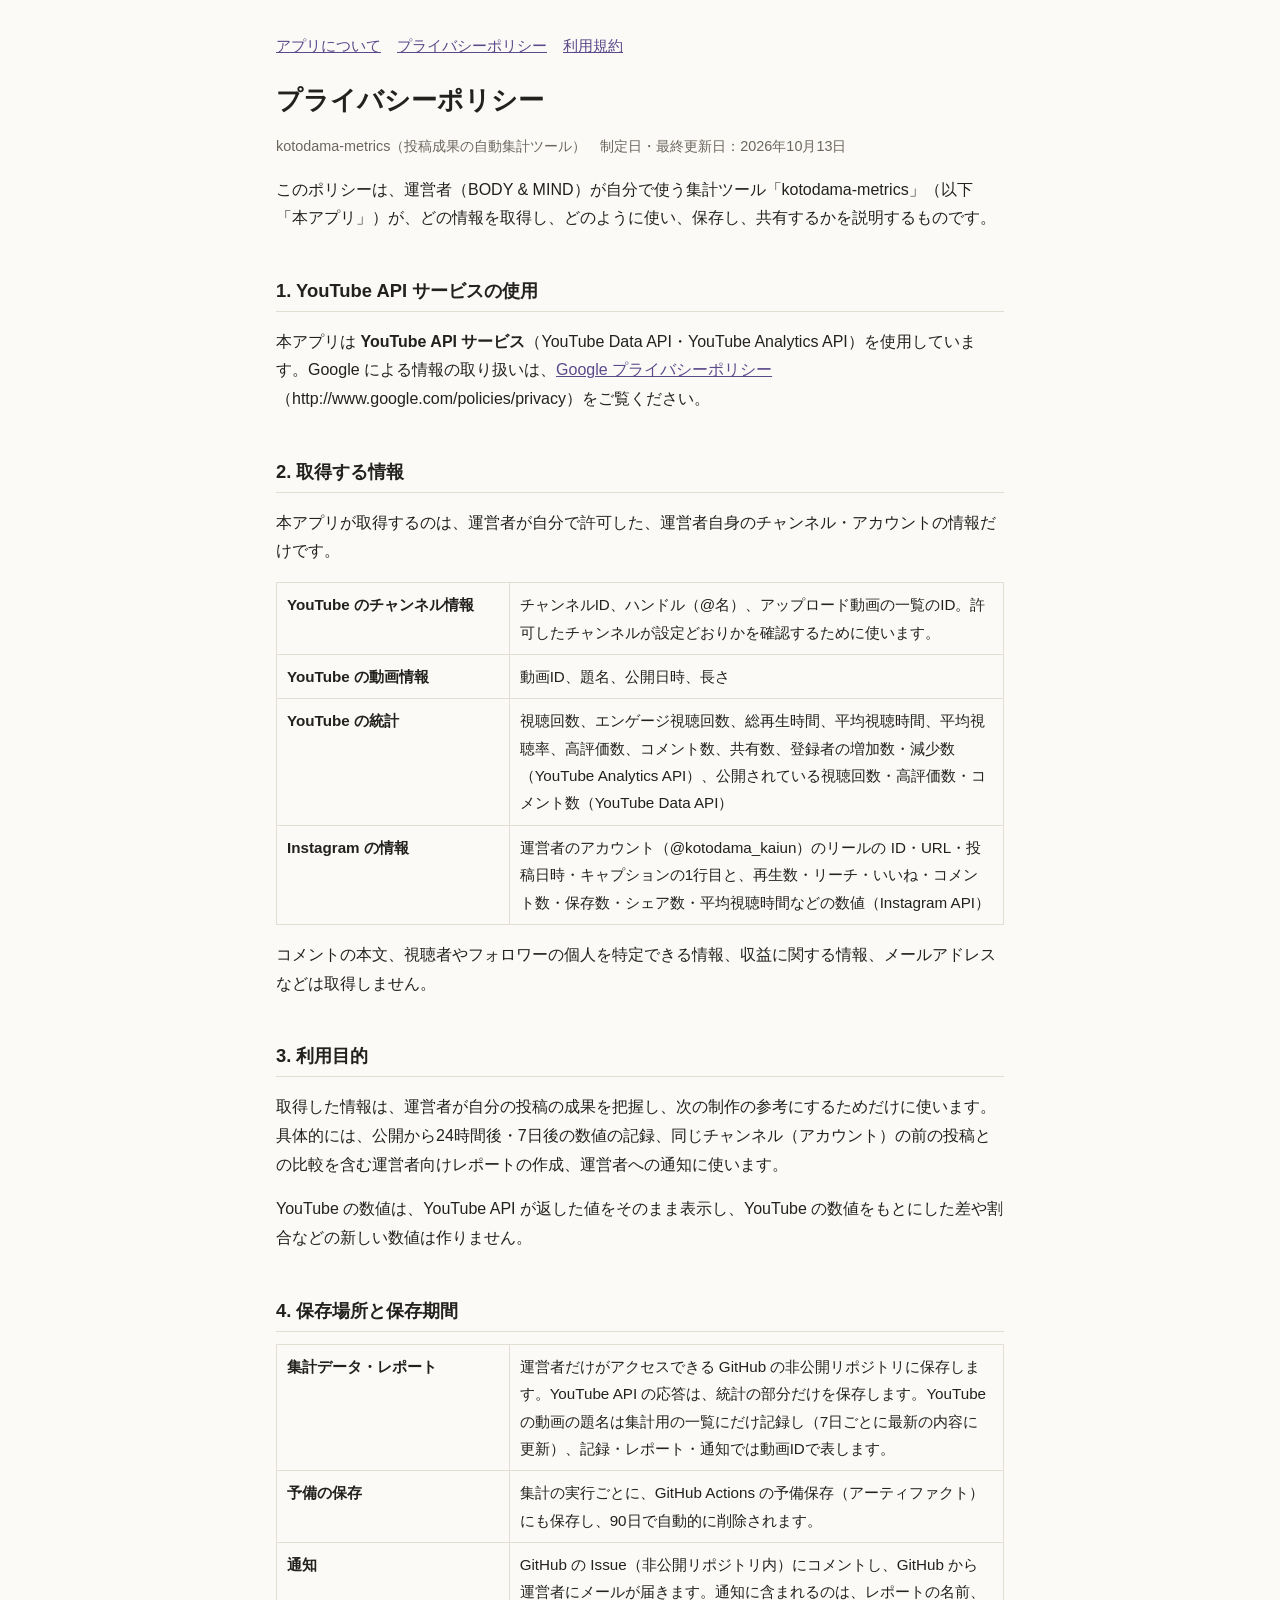
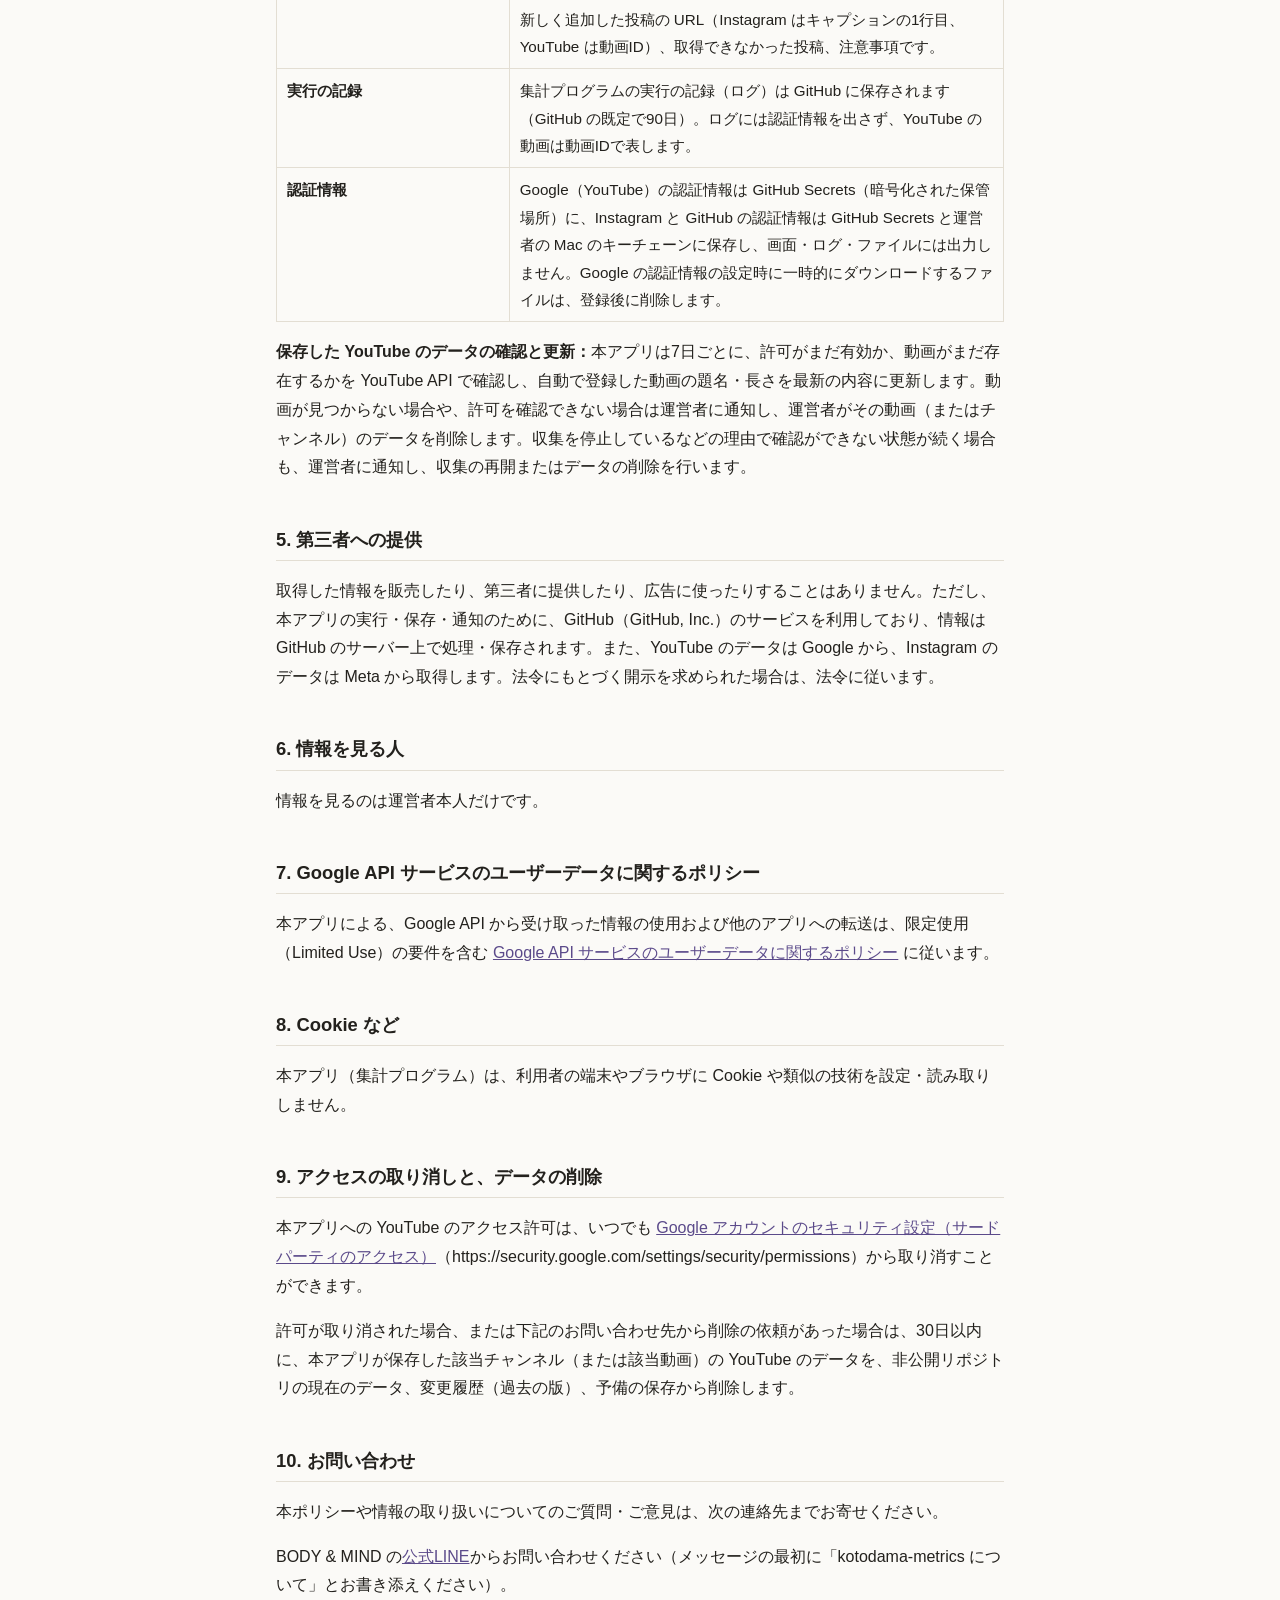
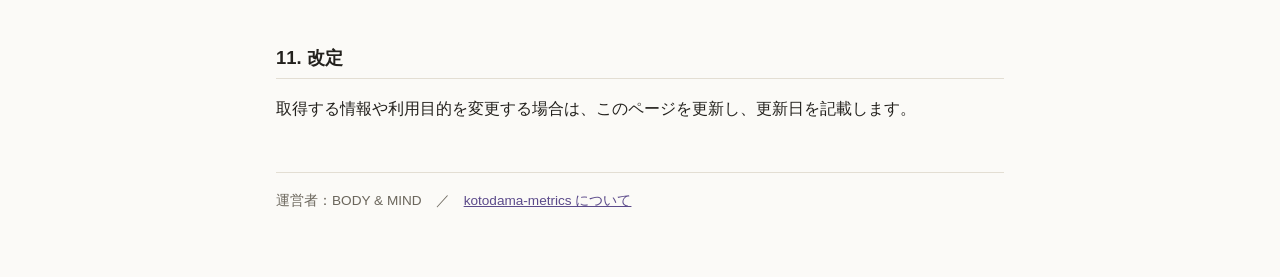
==== privacy.html @ f346bd1c "kotodama-metrics の公開ページ（説明・プライバシーポリシー・利用規約） Co-Authored-By: Claude Opus 5.5 <noreply@anthropic.com>" ====
<!doctype html>
<html lang="ja">
<head>
<meta charset="utf-8">
<meta name="viewport" content="width=device-width, initial-scale=1">
<title>プライバシーポリシー｜kotodama-metrics</title>
<meta name="robots" content="noindex">
<link rel="stylesheet" href="style.css">
</head>
<body>
<main>
<nav><a href="index.html">アプリについて</a><a href="privacy.html">プライバシーポリシー</a><a href="terms.html">利用規約</a></nav>

<h1>プライバシーポリシー</h1>
<p class="meta">kotodama-metrics（投稿成果の自動集計ツール）　制定日・最終更新日：2026年10月13日</p>

<p>このポリシーは、運営者（BODY &amp; MIND）が自分で使う集計ツール「kotodama-metrics」（以下「本アプリ」）が、どの情報を取得し、どのように使い、保存し、共有するかを説明するものです。</p>

<h2>1. YouTube API サービスの使用</h2>
<p>本アプリは <strong>YouTube API サービス</strong>（YouTube Data API・YouTube Analytics API）を使用しています。Google による情報の取り扱いは、<a href="https://policies.google.com/privacy" rel="noopener">Google プライバシーポリシー</a>（http://www.google.com/policies/privacy）をご覧ください。</p>

<h2>2. 取得する情報</h2>
<p>本アプリが取得するのは、運営者が自分で許可した、運営者自身のチャンネル・アカウントの情報だけです。</p>
<table>
<tr><th>YouTube のチャンネル情報</th><td>チャンネルID、ハンドル（@名）、アップロード動画の一覧のID。許可したチャンネルが設定どおりかを確認するために使います。</td></tr>
<tr><th>YouTube の動画情報</th><td>動画ID、題名、公開日時、長さ</td></tr>
<tr><th>YouTube の統計</th><td>視聴回数、エンゲージ視聴回数、総再生時間、平均視聴時間、平均視聴率、高評価数、コメント数、共有数、登録者の増加数・減少数（YouTube Analytics API）、公開されている視聴回数・高評価数・コメント数（YouTube Data API）</td></tr>
<tr><th>Instagram の情報</th><td>運営者のアカウント（@kotodama_kaiun）のリールの ID・URL・投稿日時・キャプションの1行目と、再生数・リーチ・いいね・コメント数・保存数・シェア数・平均視聴時間などの数値（Instagram API）</td></tr>
</table>
<p>コメントの本文、視聴者やフォロワーの個人を特定できる情報、収益に関する情報、メールアドレスなどは取得しません。</p>

<h2>3. 利用目的</h2>
<p>取得した情報は、運営者が自分の投稿の成果を把握し、次の制作の参考にするためだけに使います。具体的には、公開から24時間後・7日後の数値の記録、同じチャンネル（アカウント）の前の投稿との比較を含む運営者向けレポートの作成、運営者への通知に使います。</p>
<p>YouTube の数値は、YouTube API が返した値をそのまま表示し、YouTube の数値をもとにした差や割合などの新しい数値は作りません。</p>

<h2>4. 保存場所と保存期間</h2>
<table>
<tr><th>集計データ・レポート</th><td>運営者だけがアクセスできる GitHub の非公開リポジトリに保存します。YouTube API の応答は、統計の部分だけを保存します。YouTube の動画の題名は集計用の一覧にだけ記録し（7日ごとに最新の内容に更新）、記録・レポート・通知では動画IDで表します。</td></tr>
<tr><th>予備の保存</th><td>集計の実行ごとに、GitHub Actions の予備保存（アーティファクト）にも保存し、90日で自動的に削除されます。</td></tr>
<tr><th>通知</th><td>GitHub の Issue（非公開リポジトリ内）にコメントし、GitHub から運営者にメールが届きます。通知に含まれるのは、レポートの名前、新しく追加した投稿の URL（Instagram はキャプションの1行目、YouTube は動画ID）、取得できなかった投稿、注意事項です。</td></tr>
<tr><th>実行の記録</th><td>集計プログラムの実行の記録（ログ）は GitHub に保存されます（GitHub の既定で90日）。ログには認証情報を出さず、YouTube の動画は動画IDで表します。</td></tr>
<tr><th>認証情報</th><td>Google（YouTube）の認証情報は GitHub Secrets（暗号化された保管場所）に、Instagram と GitHub の認証情報は GitHub Secrets と運営者の Mac のキーチェーンに保存し、画面・ログ・ファイルには出力しません。Google の認証情報の設定時に一時的にダウンロードするファイルは、登録後に削除します。</td></tr>
</table>
<p><strong>保存した YouTube のデータの確認と更新：</strong>本アプリは7日ごとに、許可がまだ有効か、動画がまだ存在するかを YouTube API で確認し、自動で登録した動画の題名・長さを最新の内容に更新します。動画が見つからない場合や、許可を確認できない場合は運営者に通知し、運営者がその動画（またはチャンネル）のデータを削除します。収集を停止しているなどの理由で確認ができない状態が続く場合も、運営者に通知し、収集の再開またはデータの削除を行います。</p>

<h2>5. 第三者への提供</h2>
<p>取得した情報を販売したり、第三者に提供したり、広告に使ったりすることはありません。ただし、本アプリの実行・保存・通知のために、GitHub（GitHub, Inc.）のサービスを利用しており、情報は GitHub のサーバー上で処理・保存されます。また、YouTube のデータは Google から、Instagram のデータは Meta から取得します。法令にもとづく開示を求められた場合は、法令に従います。</p>

<h2>6. 情報を見る人</h2>
<p>情報を見るのは運営者本人だけです。</p>

<h2>7. Google API サービスのユーザーデータに関するポリシー</h2>
<p>本アプリによる、Google API から受け取った情報の使用および他のアプリへの転送は、限定使用（Limited Use）の要件を含む <a href="https://developers.google.com/terms/api-services-user-data-policy" rel="noopener">Google API サービスのユーザーデータに関するポリシー</a> に従います。</p>

<h2>8. Cookie など</h2>
<p>本アプリ（集計プログラム）は、利用者の端末やブラウザに Cookie や類似の技術を設定・読み取りしません。</p>

<h2>9. アクセスの取り消しと、データの削除</h2>
<p>本アプリへの YouTube のアクセス許可は、いつでも <a href="https://myaccount.google.com/connections" rel="noopener">Google アカウントのセキュリティ設定（サードパーティのアクセス）</a>（https://security.google.com/settings/security/permissions）から取り消すことができます。</p>
<p>許可が取り消された場合、または下記のお問い合わせ先から削除の依頼があった場合は、30日以内に、本アプリが保存した該当チャンネル（または該当動画）の YouTube のデータを、非公開リポジトリの現在のデータ、変更履歴（過去の版）、予備の保存から削除します。</p>

<h2>10. お問い合わせ</h2>
<p>本ポリシーや情報の取り扱いについてのご質問・ご意見は、次の連絡先までお寄せください。</p>
<p>BODY &amp; MIND の<a href="https://lin.ee/cCSGlKl" rel="noopener">公式LINE</a>からお問い合わせください（メッセージの最初に「kotodama-metrics について」とお書き添えください）。</p>

<h2>11. 改定</h2>
<p>取得する情報や利用目的を変更する場合は、このページを更新し、更新日を記載します。</p>

<footer>運営者：BODY &amp; MIND　／　<a href="index.html">kotodama-metrics について</a></footer>
</main>
</body>
</html>
---- style.css ----
:root { --bg: #fbfaf7; --text: #23211d; --muted: #6b665c; --line: #e3ded3; --accent: #5b4a8a; }
@media (prefers-color-scheme: dark) { :root { --bg: #1b1a18; --text: #ece8df; --muted: #a8a294; --line: #3a3732; --accent: #b6a6e6; } }
* { box-sizing: border-box; }
body { margin: 0; background: var(--bg); color: var(--text); font-family: "Hiragino Sans", "Yu Gothic", "Noto Sans JP", sans-serif; line-height: 1.8; }
main { max-width: 760px; margin: 0 auto; padding: 32px 16px 64px; }
h1 { font-size: 1.6rem; line-height: 1.4; margin: 0 0 8px; }
h2 { font-size: 1.15rem; margin: 2.2em 0 .6em; padding-bottom: 4px; border-bottom: 1px solid var(--line); }
p, li { font-size: 1rem; }
.meta { color: var(--muted); font-size: .9rem; }
table { width: 100%; border-collapse: collapse; margin: .8em 0; font-size: .95rem; }
th, td { border: 1px solid var(--line); padding: 8px 10px; text-align: left; vertical-align: top; }
th { width: 32%; font-weight: 600; }
a { color: var(--accent); }
nav { margin: 0 0 24px; font-size: .95rem; }
nav a { margin-right: 16px; }
code { font-size: .9em; word-break: break-all; }
footer { margin-top: 48px; color: var(--muted); font-size: .85rem; border-top: 1px solid var(--line); padding-top: 16px; }
@media (max-width: 520px) { th, td { display: block; width: 100%; } th { border-bottom: none; } }
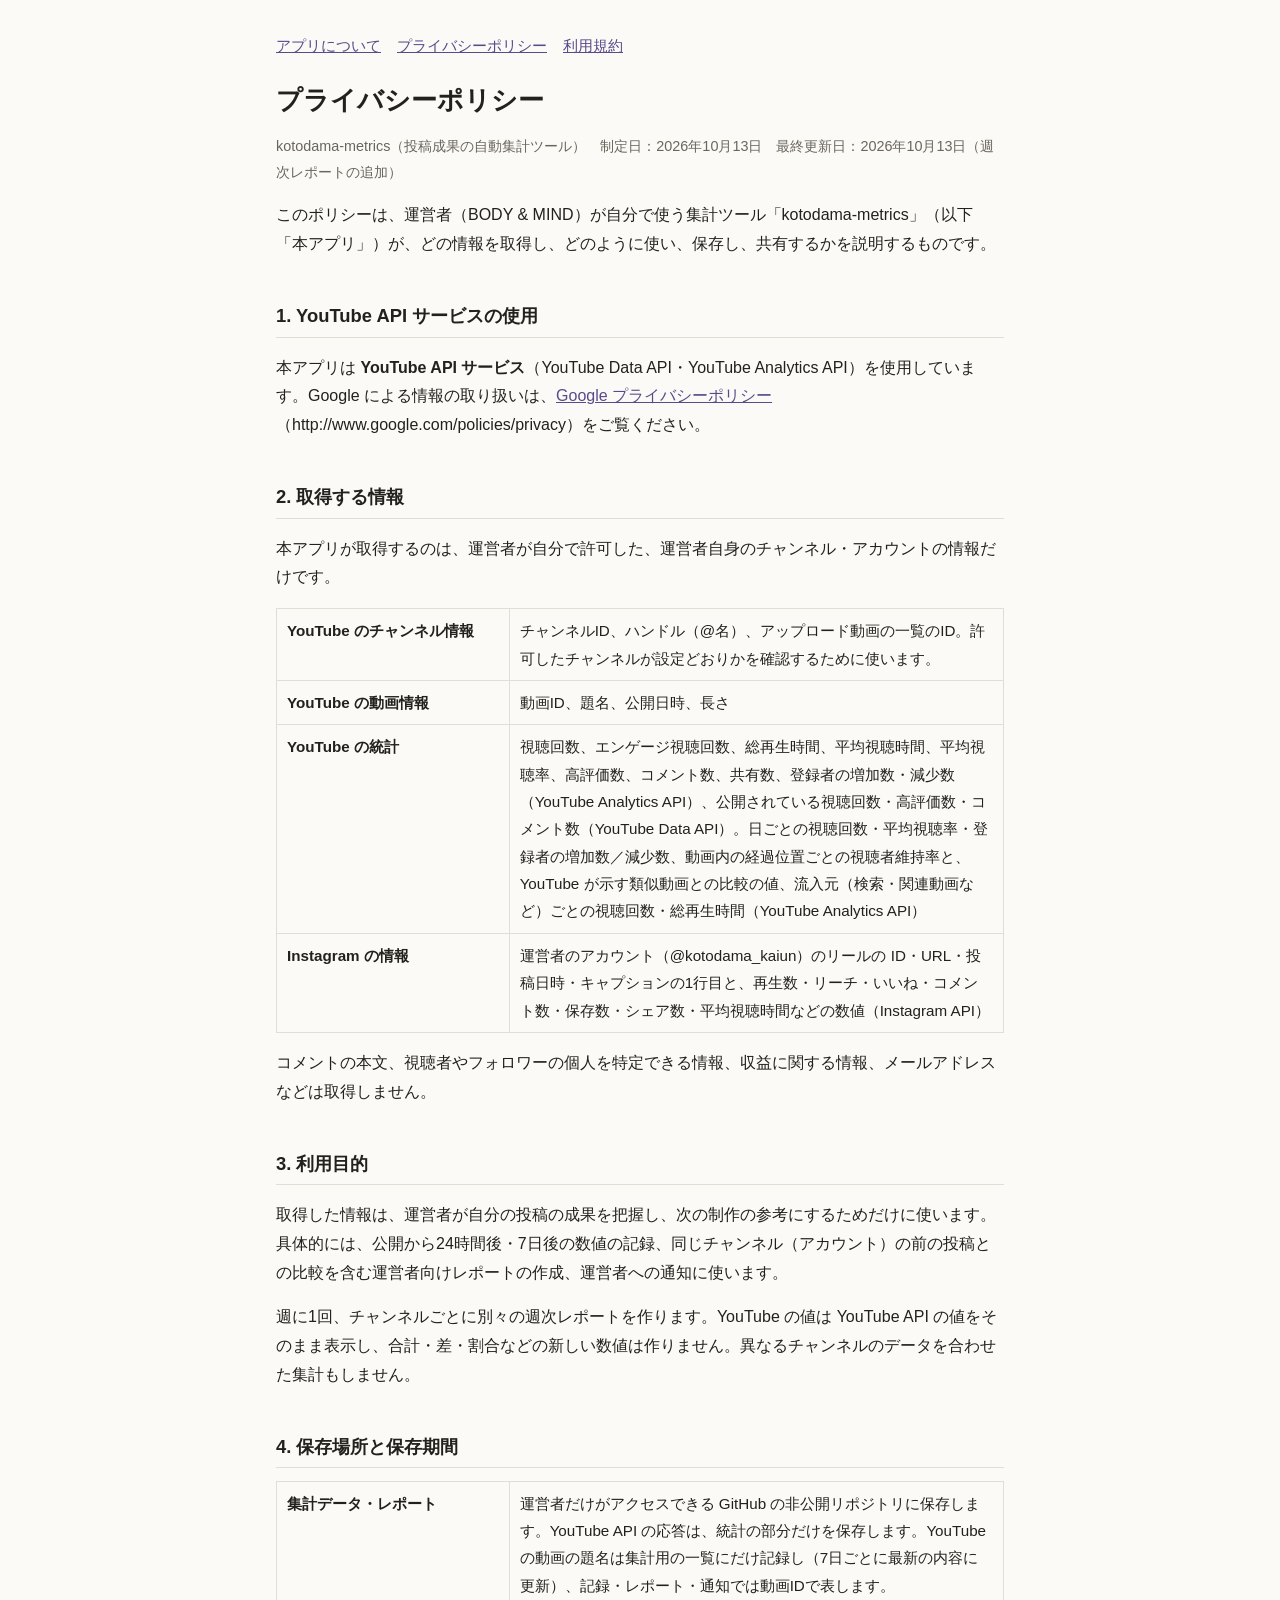
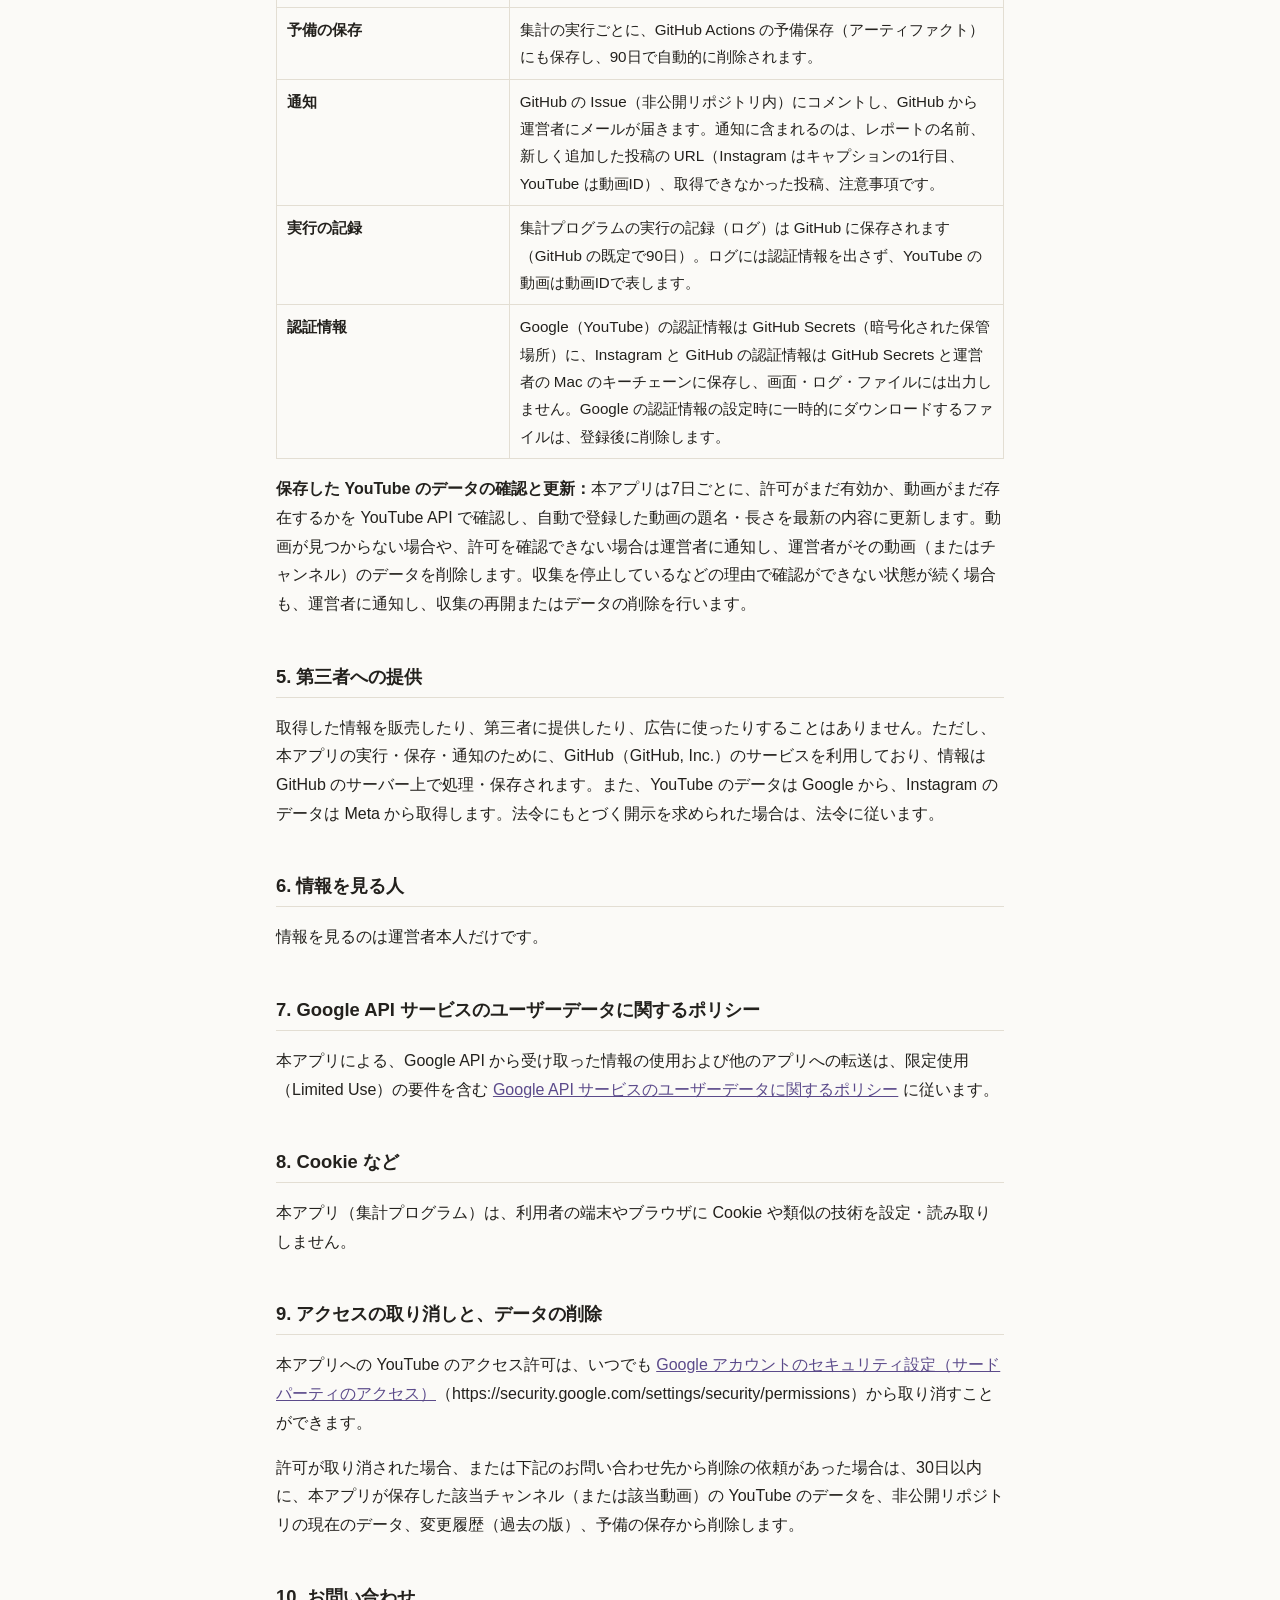
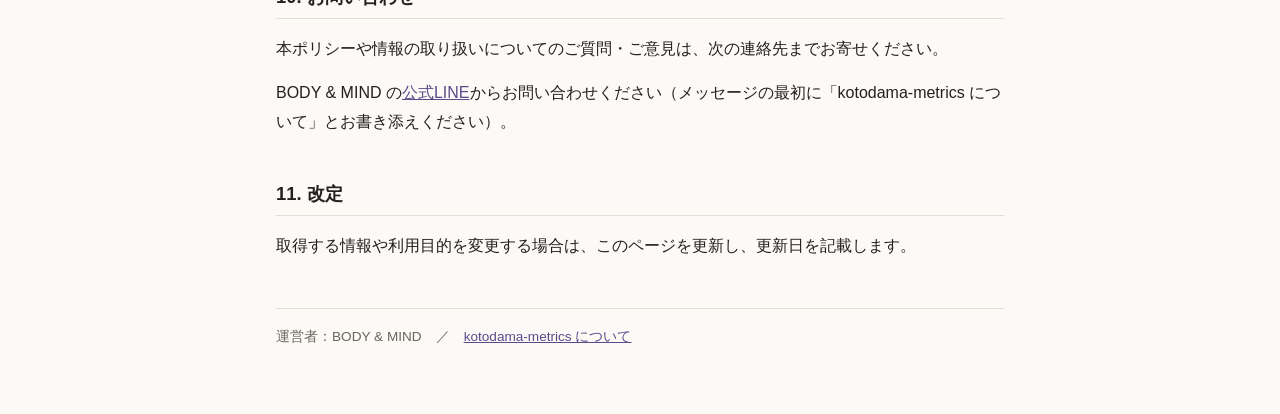
==== commit afb750f4: "プライバシーポリシー：週次レポートで使う YouTube の統計（日ごとの数値・維持率・流入元）と利用目的を追記 Co-Authored-By: Claude Opus 5.5 <noreply@an" ====
--- a/privacy.html
+++ b/privacy.html
@@ -12,7 +12,7 @@
 <nav><a href="index.html">アプリについて</a><a href="privacy.html">プライバシーポリシー</a><a href="terms.html">利用規約</a></nav>
 
 <h1>プライバシーポリシー</h1>
-<p class="meta">kotodama-metrics（投稿成果の自動集計ツール）　制定日・最終更新日：2026年10月13日</p>
+<p class="meta">kotodama-metrics（投稿成果の自動集計ツール）　制定日：2026年10月13日　最終更新日：2026年10月13日（週次レポートの追加）</p>
 
 <p>このポリシーは、運営者（BODY &amp; MIND）が自分で使う集計ツール「kotodama-metrics」（以下「本アプリ」）が、どの情報を取得し、どのように使い、保存し、共有するかを説明するものです。</p>
 
@@ -24,14 +24,14 @@
 <table>
 <tr><th>YouTube のチャンネル情報</th><td>チャンネルID、ハンドル（@名）、アップロード動画の一覧のID。許可したチャンネルが設定どおりかを確認するために使います。</td></tr>
 <tr><th>YouTube の動画情報</th><td>動画ID、題名、公開日時、長さ</td></tr>
-<tr><th>YouTube の統計</th><td>視聴回数、エンゲージ視聴回数、総再生時間、平均視聴時間、平均視聴率、高評価数、コメント数、共有数、登録者の増加数・減少数（YouTube Analytics API）、公開されている視聴回数・高評価数・コメント数（YouTube Data API）</td></tr>
+<tr><th>YouTube の統計</th><td>視聴回数、エンゲージ視聴回数、総再生時間、平均視聴時間、平均視聴率、高評価数、コメント数、共有数、登録者の増加数・減少数（YouTube Analytics API）、公開されている視聴回数・高評価数・コメント数（YouTube Data API）。日ごとの視聴回数・平均視聴率・登録者の増加数／減少数、動画内の経過位置ごとの視聴者維持率と、YouTube が示す類似動画との比較の値、流入元（検索・関連動画など）ごとの視聴回数・総再生時間（YouTube Analytics API）</td></tr>
 <tr><th>Instagram の情報</th><td>運営者のアカウント（@kotodama_kaiun）のリールの ID・URL・投稿日時・キャプションの1行目と、再生数・リーチ・いいね・コメント数・保存数・シェア数・平均視聴時間などの数値（Instagram API）</td></tr>
 </table>
 <p>コメントの本文、視聴者やフォロワーの個人を特定できる情報、収益に関する情報、メールアドレスなどは取得しません。</p>
 
 <h2>3. 利用目的</h2>
 <p>取得した情報は、運営者が自分の投稿の成果を把握し、次の制作の参考にするためだけに使います。具体的には、公開から24時間後・7日後の数値の記録、同じチャンネル（アカウント）の前の投稿との比較を含む運営者向けレポートの作成、運営者への通知に使います。</p>
-<p>YouTube の数値は、YouTube API が返した値をそのまま表示し、YouTube の数値をもとにした差や割合などの新しい数値は作りません。</p>
+<p>週に1回、チャンネルごとに別々の週次レポートを作ります。YouTube の値は YouTube API の値をそのまま表示し、合計・差・割合などの新しい数値は作りません。異なるチャンネルのデータを合わせた集計もしません。</p>
 
 <h2>4. 保存場所と保存期間</h2>
 <table>
